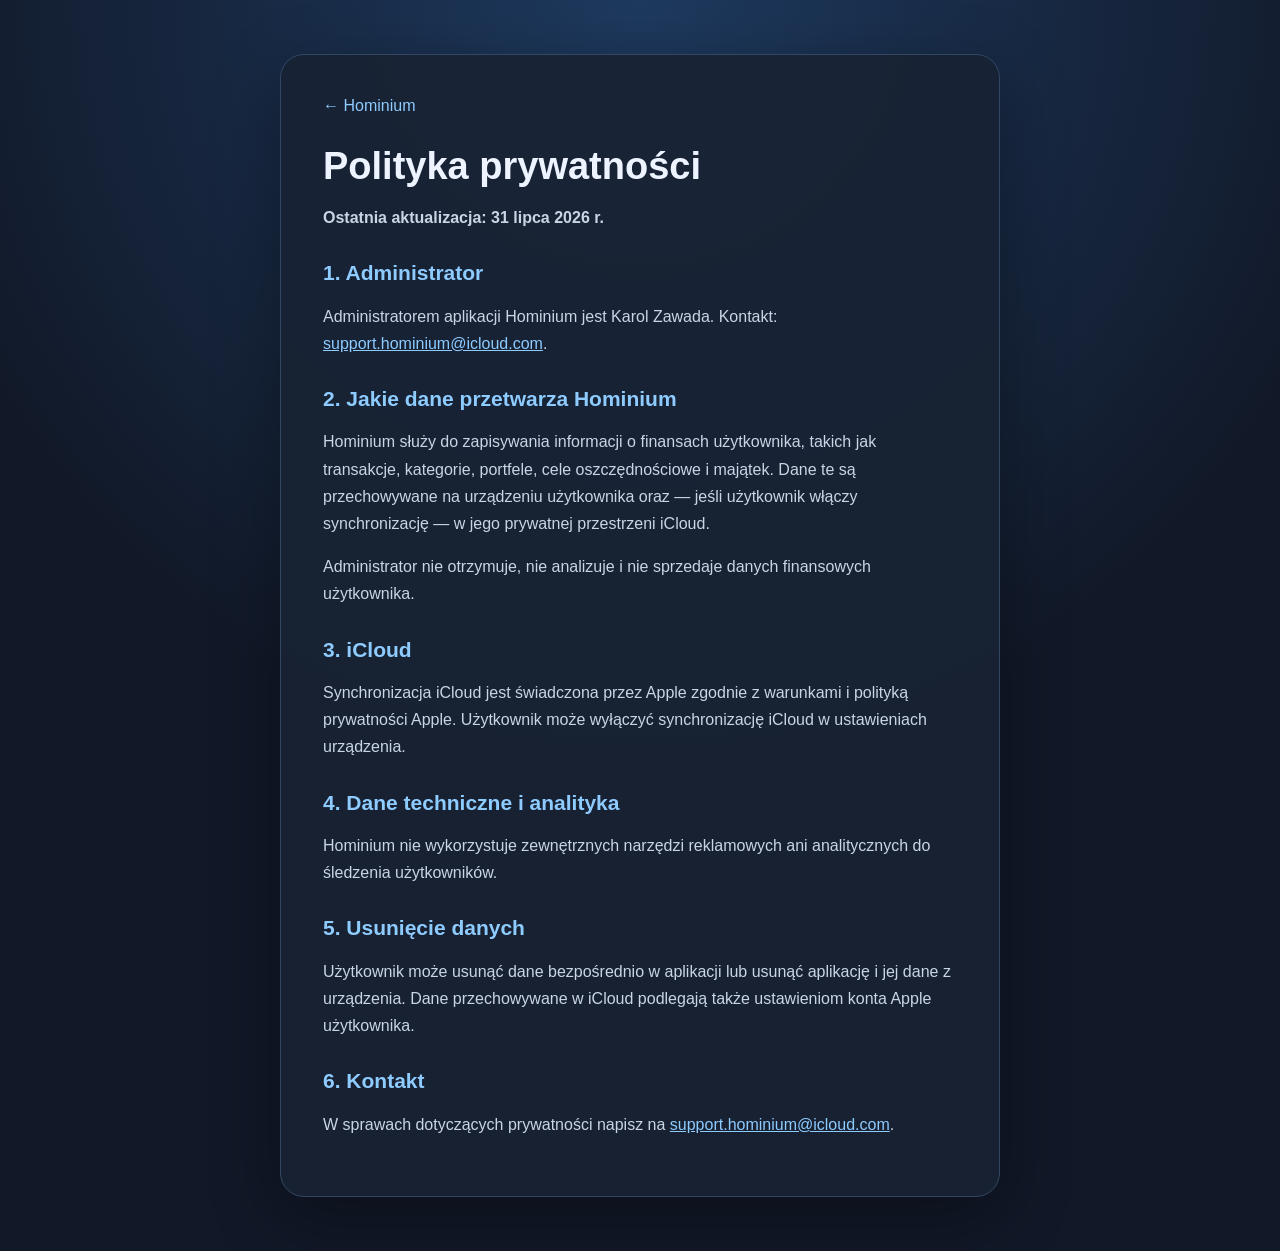
==== privacy.html @ cde28cf6 "Add files via upload" ====
<!doctype html>
<html lang="pl">
<head>
  <meta charset="utf-8">
  <meta name="viewport" content="width=device-width, initial-scale=1">
  <title>Polityka prywatności — Hominium</title>
  <link rel="stylesheet" href="style.css">
</head>
<body>
  <main class="document">
    <a class="back" href="index.html">← Hominium</a>
    <h1>Polityka prywatności</h1>
    <p><strong>Ostatnia aktualizacja: 31 lipca 2026 r.</strong></p>
    <h2>1. Administrator</h2>
    <p>Administratorem aplikacji Hominium jest Karol Zawada. Kontakt: <a href="mailto:support.hominium@icloud.com">support.hominium@icloud.com</a>.</p>
    <h2>2. Jakie dane przetwarza Hominium</h2>
    <p>Hominium służy do zapisywania informacji o finansach użytkownika, takich jak transakcje, kategorie, portfele, cele oszczędnościowe i majątek. Dane te są przechowywane na urządzeniu użytkownika oraz — jeśli użytkownik włączy synchronizację — w jego prywatnej przestrzeni iCloud.</p>
    <p>Administrator nie otrzymuje, nie analizuje i nie sprzedaje danych finansowych użytkownika.</p>
    <h2>3. iCloud</h2>
    <p>Synchronizacja iCloud jest świadczona przez Apple zgodnie z warunkami i polityką prywatności Apple. Użytkownik może wyłączyć synchronizację iCloud w ustawieniach urządzenia.</p>
    <h2>4. Dane techniczne i analityka</h2>
    <p>Hominium nie wykorzystuje zewnętrznych narzędzi reklamowych ani analitycznych do śledzenia użytkowników.</p>
    <h2>5. Usunięcie danych</h2>
    <p>Użytkownik może usunąć dane bezpośrednio w aplikacji lub usunąć aplikację i jej dane z urządzenia. Dane przechowywane w iCloud podlegają także ustawieniom konta Apple użytkownika.</p>
    <h2>6. Kontakt</h2>
    <p>W sprawach dotyczących prywatności napisz na <a href="mailto:support.hominium@icloud.com">support.hominium@icloud.com</a>.</p>
  </main>
</body>
</html>
---- style.css ----
:root { color-scheme: dark; font-family: -apple-system, BlinkMacSystemFont, "SF Pro Display", sans-serif; background: #111827; color: #eef4ff; }
* { box-sizing: border-box; }
body { margin: 0; min-height: 100vh; display: grid; place-items: center; padding: 24px; background: radial-gradient(circle at top, #1e3a5f, #111827 55%); }
.card, .document { width: min(100%, 720px); background: rgba(24, 35, 52, .94); border: 1px solid #314662; border-radius: 24px; padding: 42px; box-shadow: 0 20px 70px #0005; }
.card { text-align: center; }
.logo { margin: 0 auto 18px; width: 66px; height: 66px; display: grid; place-items: center; border-radius: 18px; background: #1683d8; font-size: 38px; font-weight: 800; }
h1 { margin: 0 0 12px; font-size: clamp(32px, 7vw, 52px); }
h2 { margin-top: 30px; color: #8ecbff; font-size: 21px; }
p { line-height: 1.7; color: #c9d5e5; }
.lead { font-size: 21px; color: #8ecbff; }
nav { display: flex; justify-content: center; flex-wrap: wrap; gap: 12px; margin: 30px 0; }
a { color: #8ecbff; }
nav a { padding: 11px 16px; border: 1px solid #41698e; border-radius: 12px; text-decoration: none; }
nav a:hover { background: #21476d; }
footer { margin-top: 28px; color: #8092a8; font-size: 14px; }
.document { margin: 30px auto; }
.document h1 { font-size: 38px; }
.back { display: inline-block; margin-bottom: 30px; text-decoration: none; }
@media (max-width: 560px) { .card, .document { padding: 28px 22px; border-radius: 18px; } }
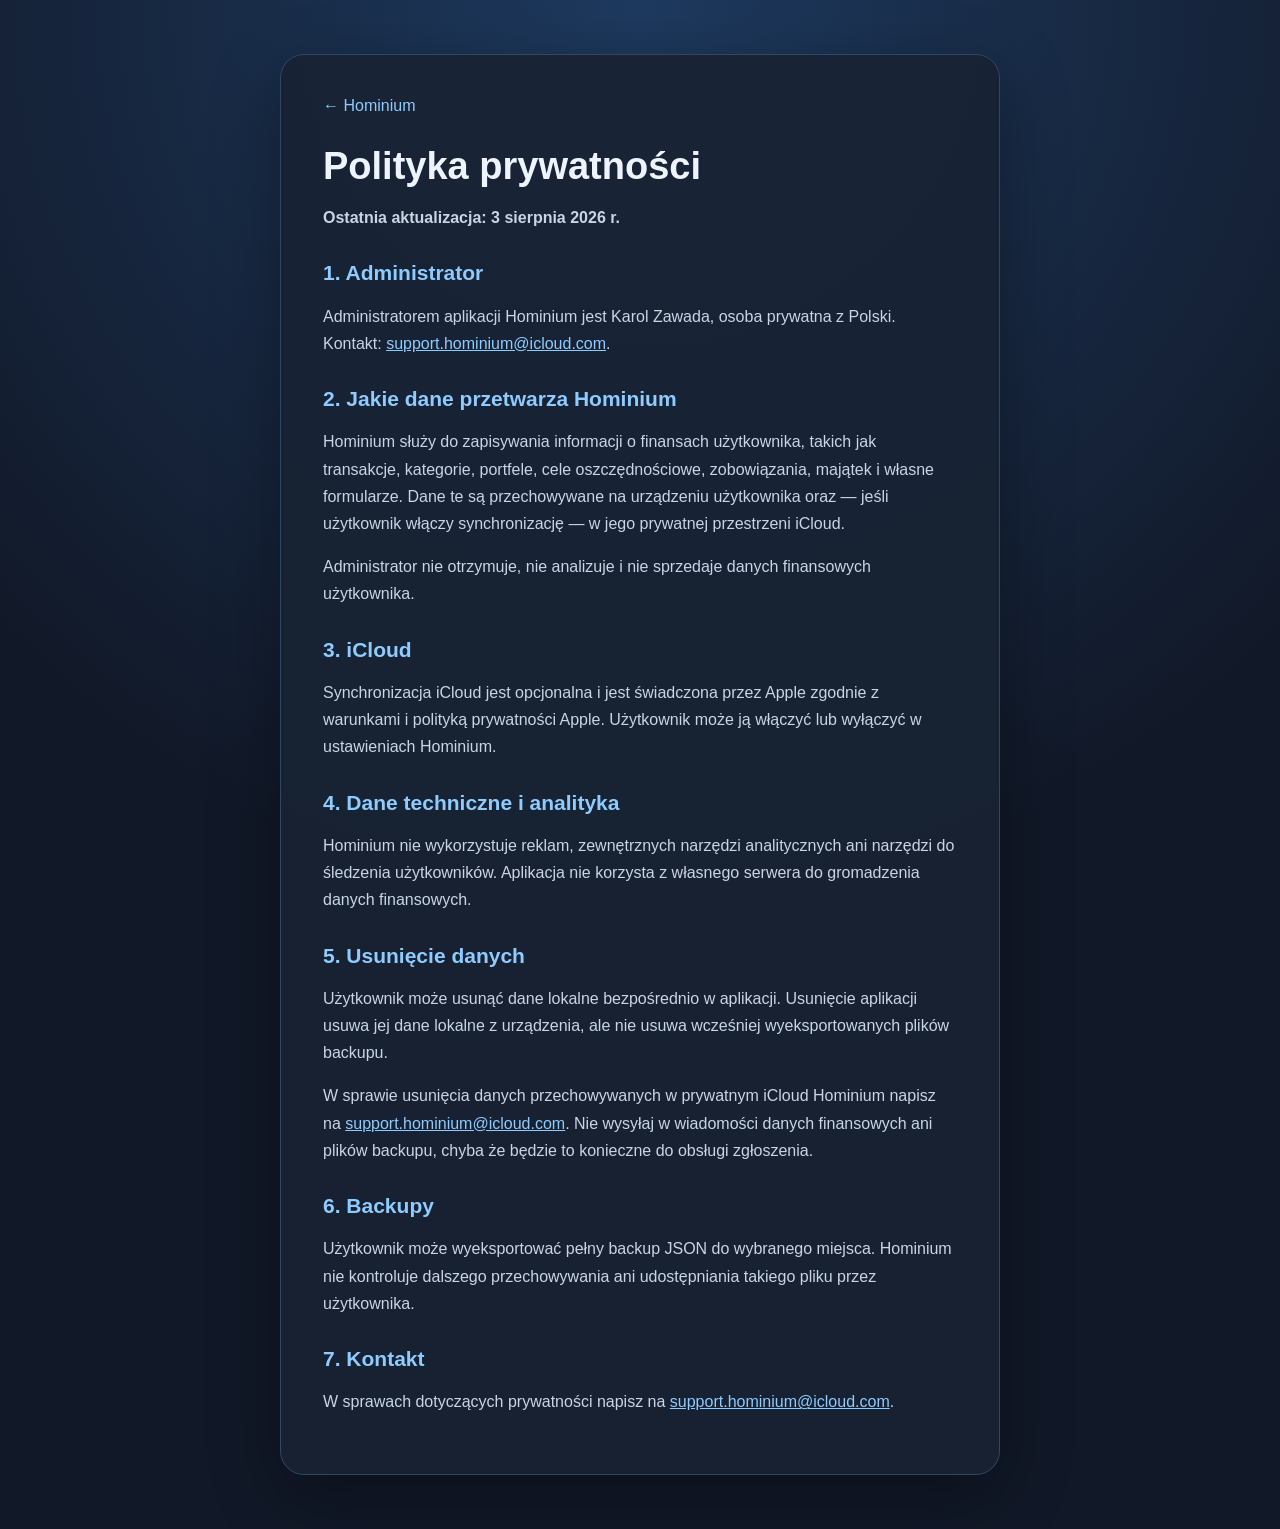
==== commit 2b53dd6b: "Uzupełnić politykę prywatności i regulamin" ====
--- a/privacy.html
+++ b/privacy.html
@@ -10,19 +10,22 @@
   <main class="document">
     <a class="back" href="index.html">← Hominium</a>
     <h1>Polityka prywatności</h1>
-    <p><strong>Ostatnia aktualizacja: 31 lipca 2026 r.</strong></p>
+    <p><strong>Ostatnia aktualizacja: 3 sierpnia 2026 r.</strong></p>
     <h2>1. Administrator</h2>
-    <p>Administratorem aplikacji Hominium jest Karol Zawada. Kontakt: <a href="mailto:support.hominium@icloud.com">support.hominium@icloud.com</a>.</p>
+    <p>Administratorem aplikacji Hominium jest Karol Zawada, osoba prywatna z Polski. Kontakt: <a href="mailto:support.hominium@icloud.com">support.hominium@icloud.com</a>.</p>
     <h2>2. Jakie dane przetwarza Hominium</h2>
-    <p>Hominium służy do zapisywania informacji o finansach użytkownika, takich jak transakcje, kategorie, portfele, cele oszczędnościowe i majątek. Dane te są przechowywane na urządzeniu użytkownika oraz — jeśli użytkownik włączy synchronizację — w jego prywatnej przestrzeni iCloud.</p>
+    <p>Hominium służy do zapisywania informacji o finansach użytkownika, takich jak transakcje, kategorie, portfele, cele oszczędnościowe, zobowiązania, majątek i własne formularze. Dane te są przechowywane na urządzeniu użytkownika oraz — jeśli użytkownik włączy synchronizację — w jego prywatnej przestrzeni iCloud.</p>
     <p>Administrator nie otrzymuje, nie analizuje i nie sprzedaje danych finansowych użytkownika.</p>
     <h2>3. iCloud</h2>
-    <p>Synchronizacja iCloud jest świadczona przez Apple zgodnie z warunkami i polityką prywatności Apple. Użytkownik może wyłączyć synchronizację iCloud w ustawieniach urządzenia.</p>
+    <p>Synchronizacja iCloud jest opcjonalna i jest świadczona przez Apple zgodnie z warunkami i polityką prywatności Apple. Użytkownik może ją włączyć lub wyłączyć w ustawieniach Hominium.</p>
     <h2>4. Dane techniczne i analityka</h2>
-    <p>Hominium nie wykorzystuje zewnętrznych narzędzi reklamowych ani analitycznych do śledzenia użytkowników.</p>
+    <p>Hominium nie wykorzystuje reklam, zewnętrznych narzędzi analitycznych ani narzędzi do śledzenia użytkowników. Aplikacja nie korzysta z własnego serwera do gromadzenia danych finansowych.</p>
     <h2>5. Usunięcie danych</h2>
-    <p>Użytkownik może usunąć dane bezpośrednio w aplikacji lub usunąć aplikację i jej dane z urządzenia. Dane przechowywane w iCloud podlegają także ustawieniom konta Apple użytkownika.</p>
-    <h2>6. Kontakt</h2>
+    <p>Użytkownik może usunąć dane lokalne bezpośrednio w aplikacji. Usunięcie aplikacji usuwa jej dane lokalne z urządzenia, ale nie usuwa wcześniej wyeksportowanych plików backupu.</p>
+    <p>W sprawie usunięcia danych przechowywanych w prywatnym iCloud Hominium napisz na <a href="mailto:support.hominium@icloud.com">support.hominium@icloud.com</a>. Nie wysyłaj w wiadomości danych finansowych ani plików backupu, chyba że będzie to konieczne do obsługi zgłoszenia.</p>
+    <h2>6. Backupy</h2>
+    <p>Użytkownik może wyeksportować pełny backup JSON do wybranego miejsca. Hominium nie kontroluje dalszego przechowywania ani udostępniania takiego pliku przez użytkownika.</p>
+    <h2>7. Kontakt</h2>
     <p>W sprawach dotyczących prywatności napisz na <a href="mailto:support.hominium@icloud.com">support.hominium@icloud.com</a>.</p>
   </main>
 </body>
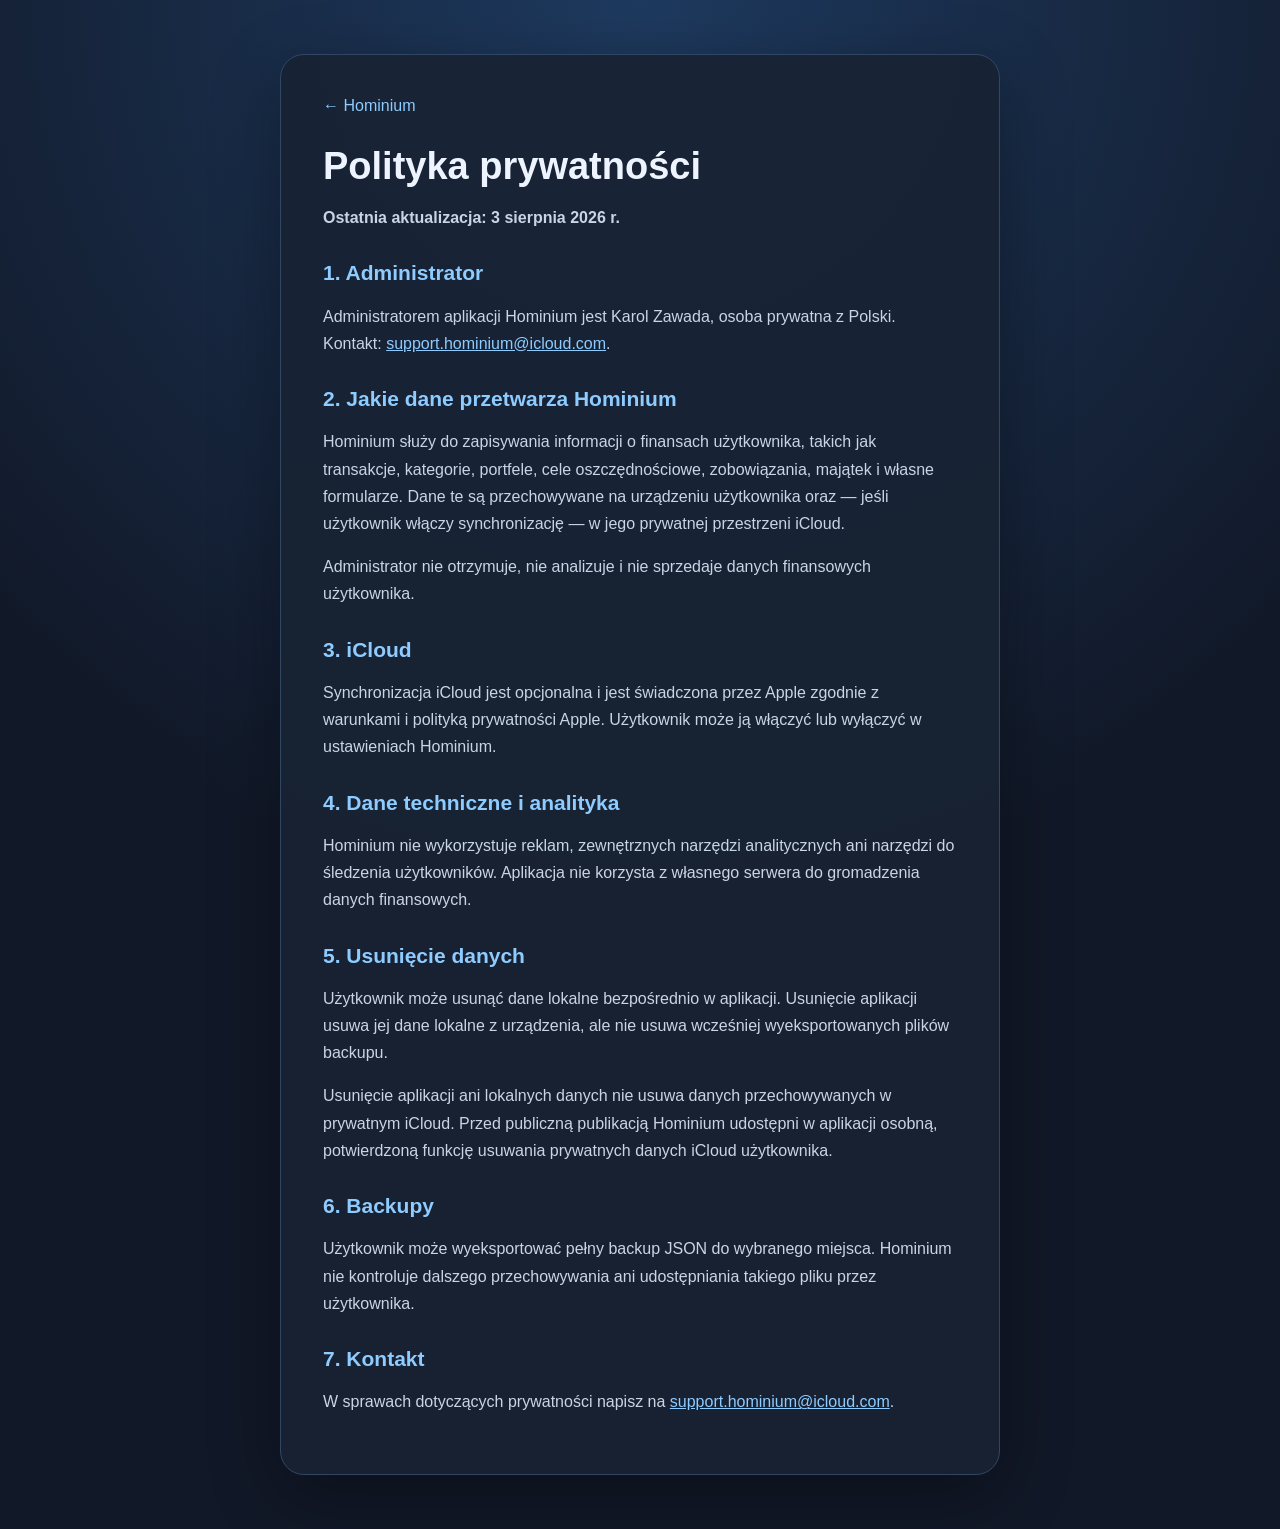
==== commit e910c7d7: "Doprecyzować usuwanie danych iCloud" ====
--- a/privacy.html
+++ b/privacy.html
@@ -22,7 +22,7 @@
     <p>Hominium nie wykorzystuje reklam, zewnętrznych narzędzi analitycznych ani narzędzi do śledzenia użytkowników. Aplikacja nie korzysta z własnego serwera do gromadzenia danych finansowych.</p>
     <h2>5. Usunięcie danych</h2>
     <p>Użytkownik może usunąć dane lokalne bezpośrednio w aplikacji. Usunięcie aplikacji usuwa jej dane lokalne z urządzenia, ale nie usuwa wcześniej wyeksportowanych plików backupu.</p>
-    <p>W sprawie usunięcia danych przechowywanych w prywatnym iCloud Hominium napisz na <a href="mailto:support.hominium@icloud.com">support.hominium@icloud.com</a>. Nie wysyłaj w wiadomości danych finansowych ani plików backupu, chyba że będzie to konieczne do obsługi zgłoszenia.</p>
+    <p>Usunięcie aplikacji ani lokalnych danych nie usuwa danych przechowywanych w prywatnym iCloud. Przed publiczną publikacją Hominium udostępni w aplikacji osobną, potwierdzoną funkcję usuwania prywatnych danych iCloud użytkownika.</p>
     <h2>6. Backupy</h2>
     <p>Użytkownik może wyeksportować pełny backup JSON do wybranego miejsca. Hominium nie kontroluje dalszego przechowywania ani udostępniania takiego pliku przez użytkownika.</p>
     <h2>7. Kontakt</h2>
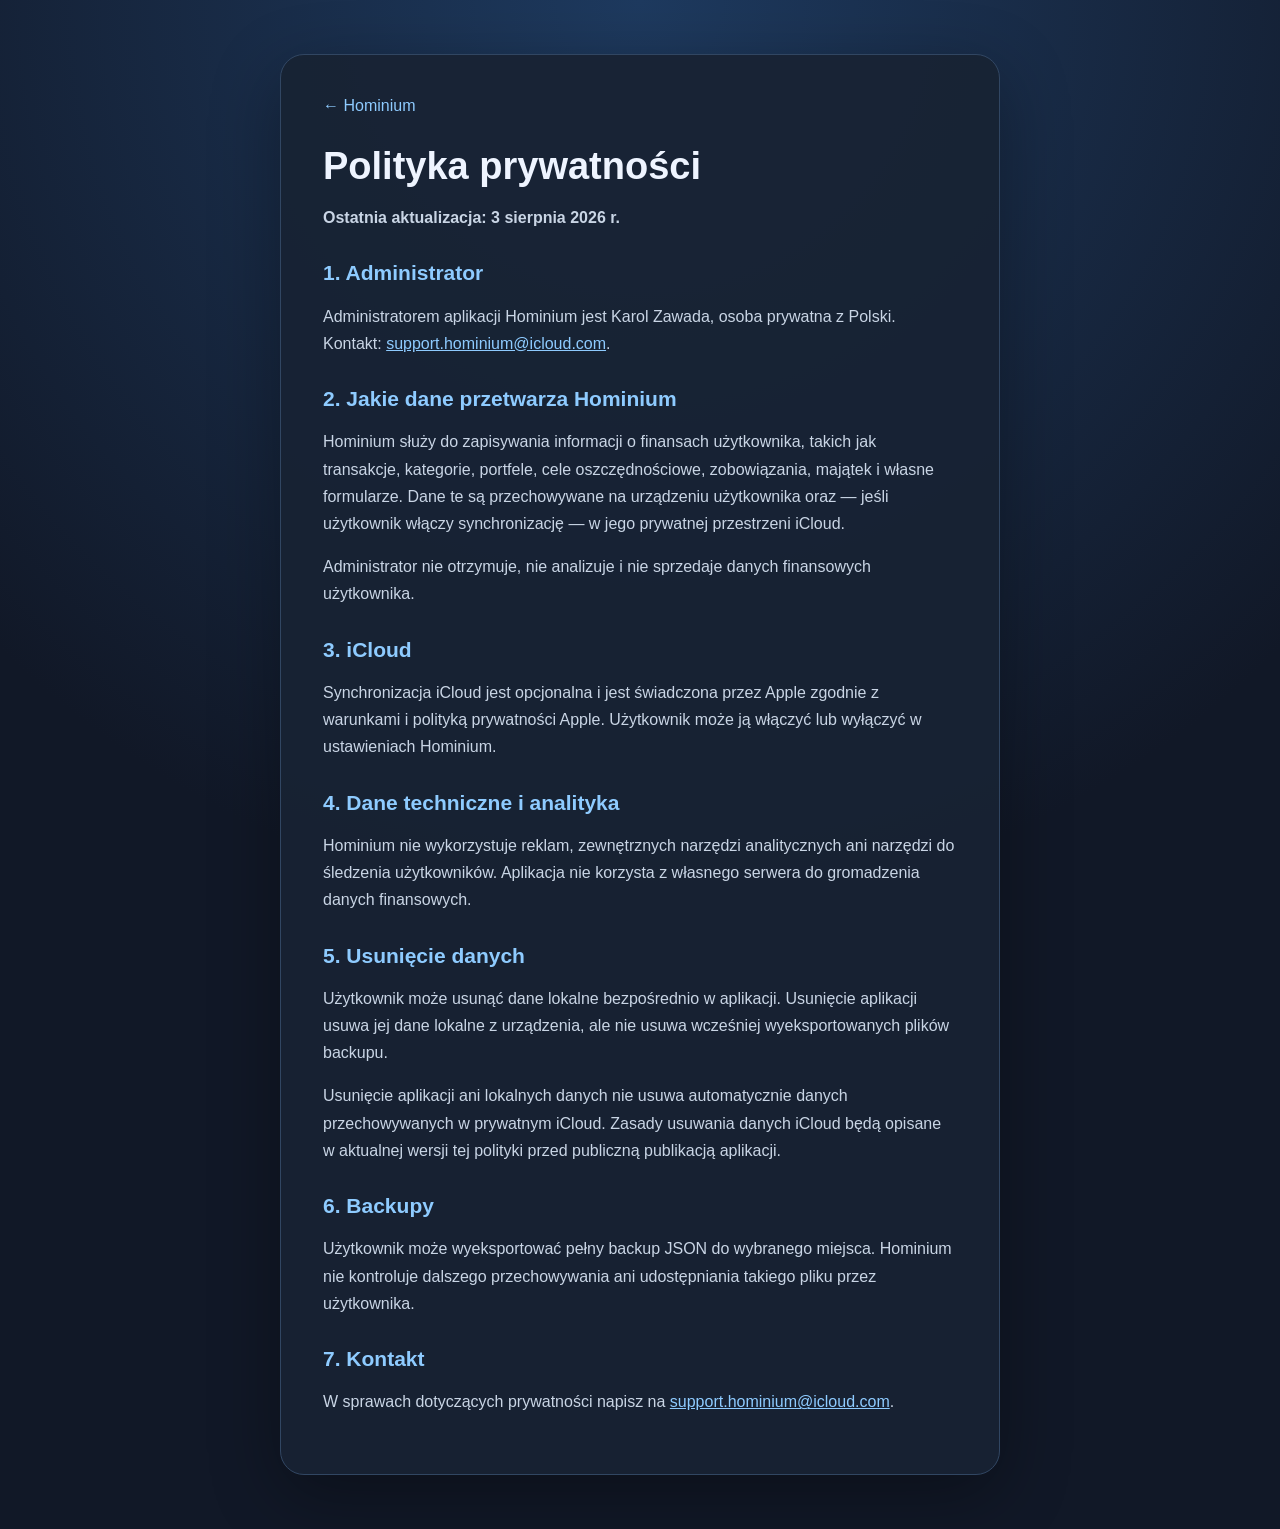
==== commit 5f906cbe: "Nie deklarować nieustalonego usuwania iCloud" ====
--- a/privacy.html
+++ b/privacy.html
@@ -22,7 +22,7 @@
     <p>Hominium nie wykorzystuje reklam, zewnętrznych narzędzi analitycznych ani narzędzi do śledzenia użytkowników. Aplikacja nie korzysta z własnego serwera do gromadzenia danych finansowych.</p>
     <h2>5. Usunięcie danych</h2>
     <p>Użytkownik może usunąć dane lokalne bezpośrednio w aplikacji. Usunięcie aplikacji usuwa jej dane lokalne z urządzenia, ale nie usuwa wcześniej wyeksportowanych plików backupu.</p>
-    <p>Usunięcie aplikacji ani lokalnych danych nie usuwa danych przechowywanych w prywatnym iCloud. Przed publiczną publikacją Hominium udostępni w aplikacji osobną, potwierdzoną funkcję usuwania prywatnych danych iCloud użytkownika.</p>
+    <p>Usunięcie aplikacji ani lokalnych danych nie usuwa automatycznie danych przechowywanych w prywatnym iCloud. Zasady usuwania danych iCloud będą opisane w aktualnej wersji tej polityki przed publiczną publikacją aplikacji.</p>
     <h2>6. Backupy</h2>
     <p>Użytkownik może wyeksportować pełny backup JSON do wybranego miejsca. Hominium nie kontroluje dalszego przechowywania ani udostępniania takiego pliku przez użytkownika.</p>
     <h2>7. Kontakt</h2>
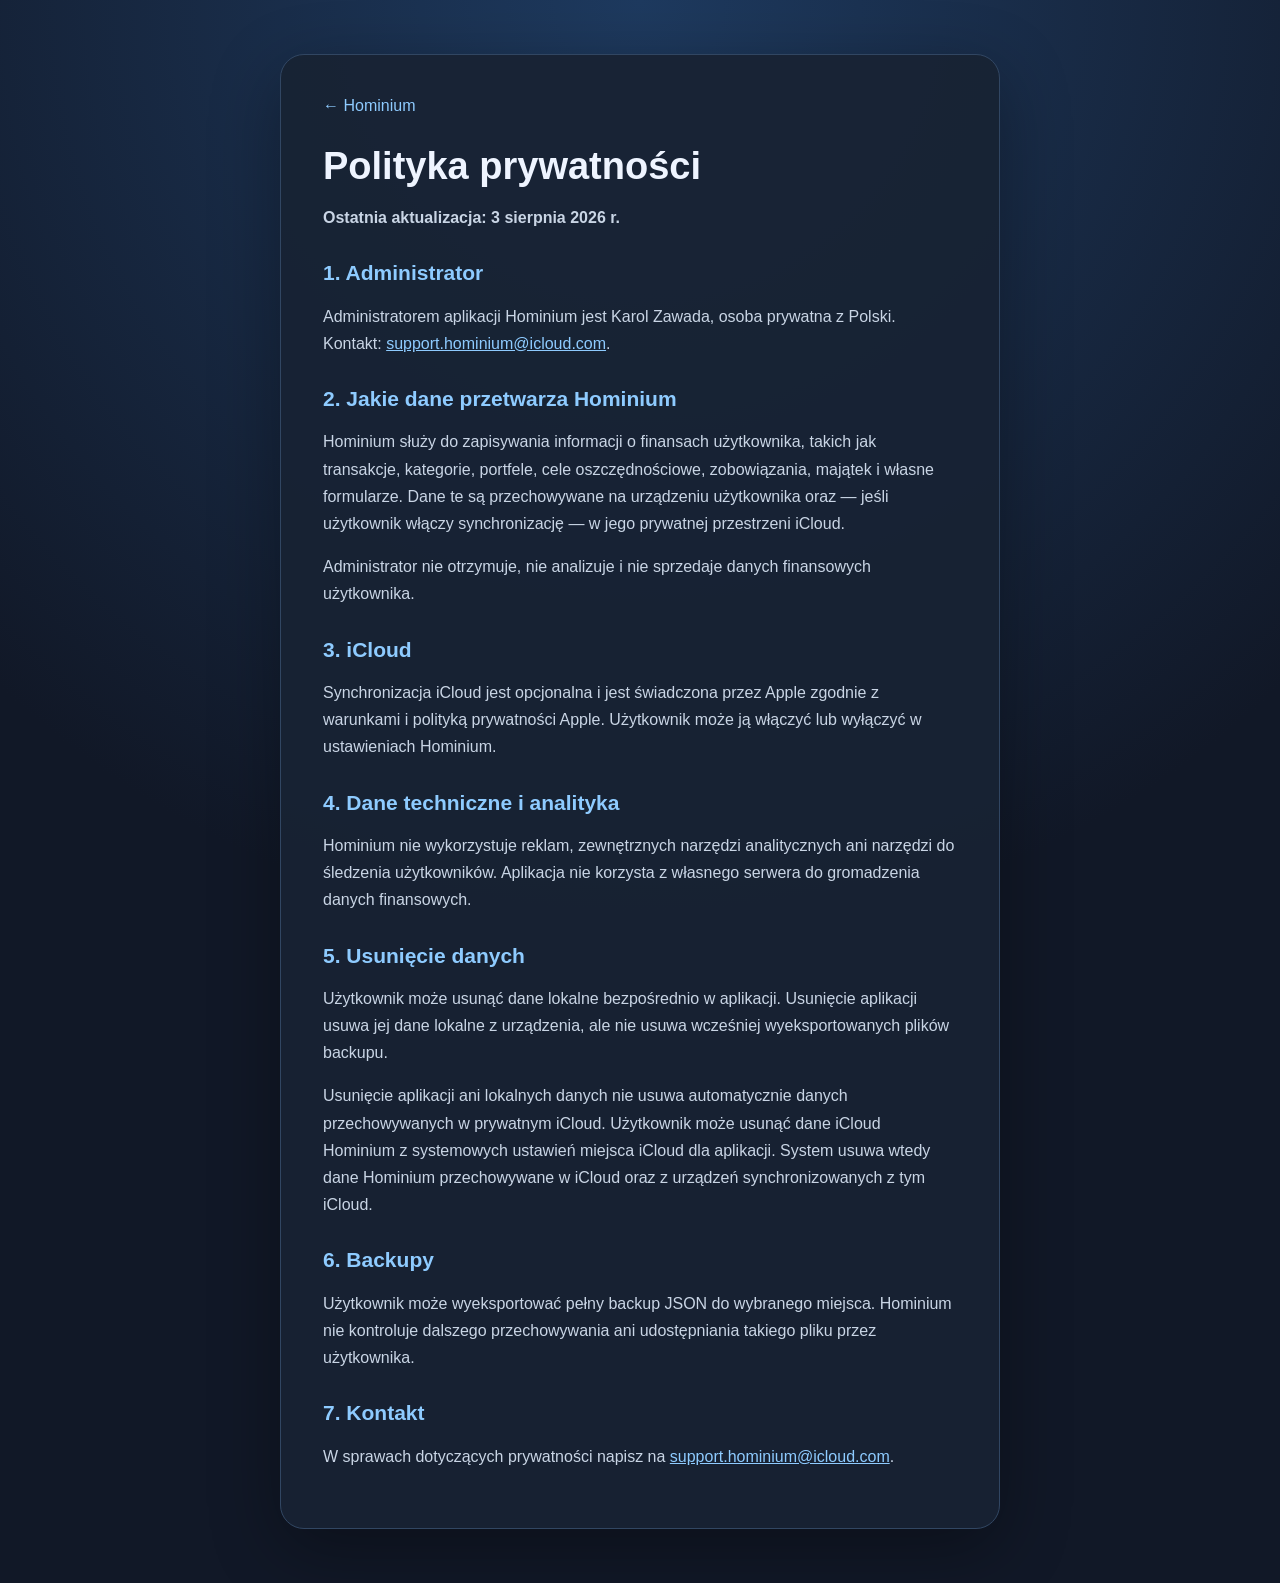
==== commit 519bef04: "Opisać systemowe usuwanie danych iCloud" ====
--- a/privacy.html
+++ b/privacy.html
@@ -22,7 +22,7 @@
     <p>Hominium nie wykorzystuje reklam, zewnętrznych narzędzi analitycznych ani narzędzi do śledzenia użytkowników. Aplikacja nie korzysta z własnego serwera do gromadzenia danych finansowych.</p>
     <h2>5. Usunięcie danych</h2>
     <p>Użytkownik może usunąć dane lokalne bezpośrednio w aplikacji. Usunięcie aplikacji usuwa jej dane lokalne z urządzenia, ale nie usuwa wcześniej wyeksportowanych plików backupu.</p>
-    <p>Usunięcie aplikacji ani lokalnych danych nie usuwa automatycznie danych przechowywanych w prywatnym iCloud. Zasady usuwania danych iCloud będą opisane w aktualnej wersji tej polityki przed publiczną publikacją aplikacji.</p>
+    <p>Usunięcie aplikacji ani lokalnych danych nie usuwa automatycznie danych przechowywanych w prywatnym iCloud. Użytkownik może usunąć dane iCloud Hominium z systemowych ustawień miejsca iCloud dla aplikacji. System usuwa wtedy dane Hominium przechowywane w iCloud oraz z urządzeń synchronizowanych z tym iCloud.</p>
     <h2>6. Backupy</h2>
     <p>Użytkownik może wyeksportować pełny backup JSON do wybranego miejsca. Hominium nie kontroluje dalszego przechowywania ani udostępniania takiego pliku przez użytkownika.</p>
     <h2>7. Kontakt</h2>
